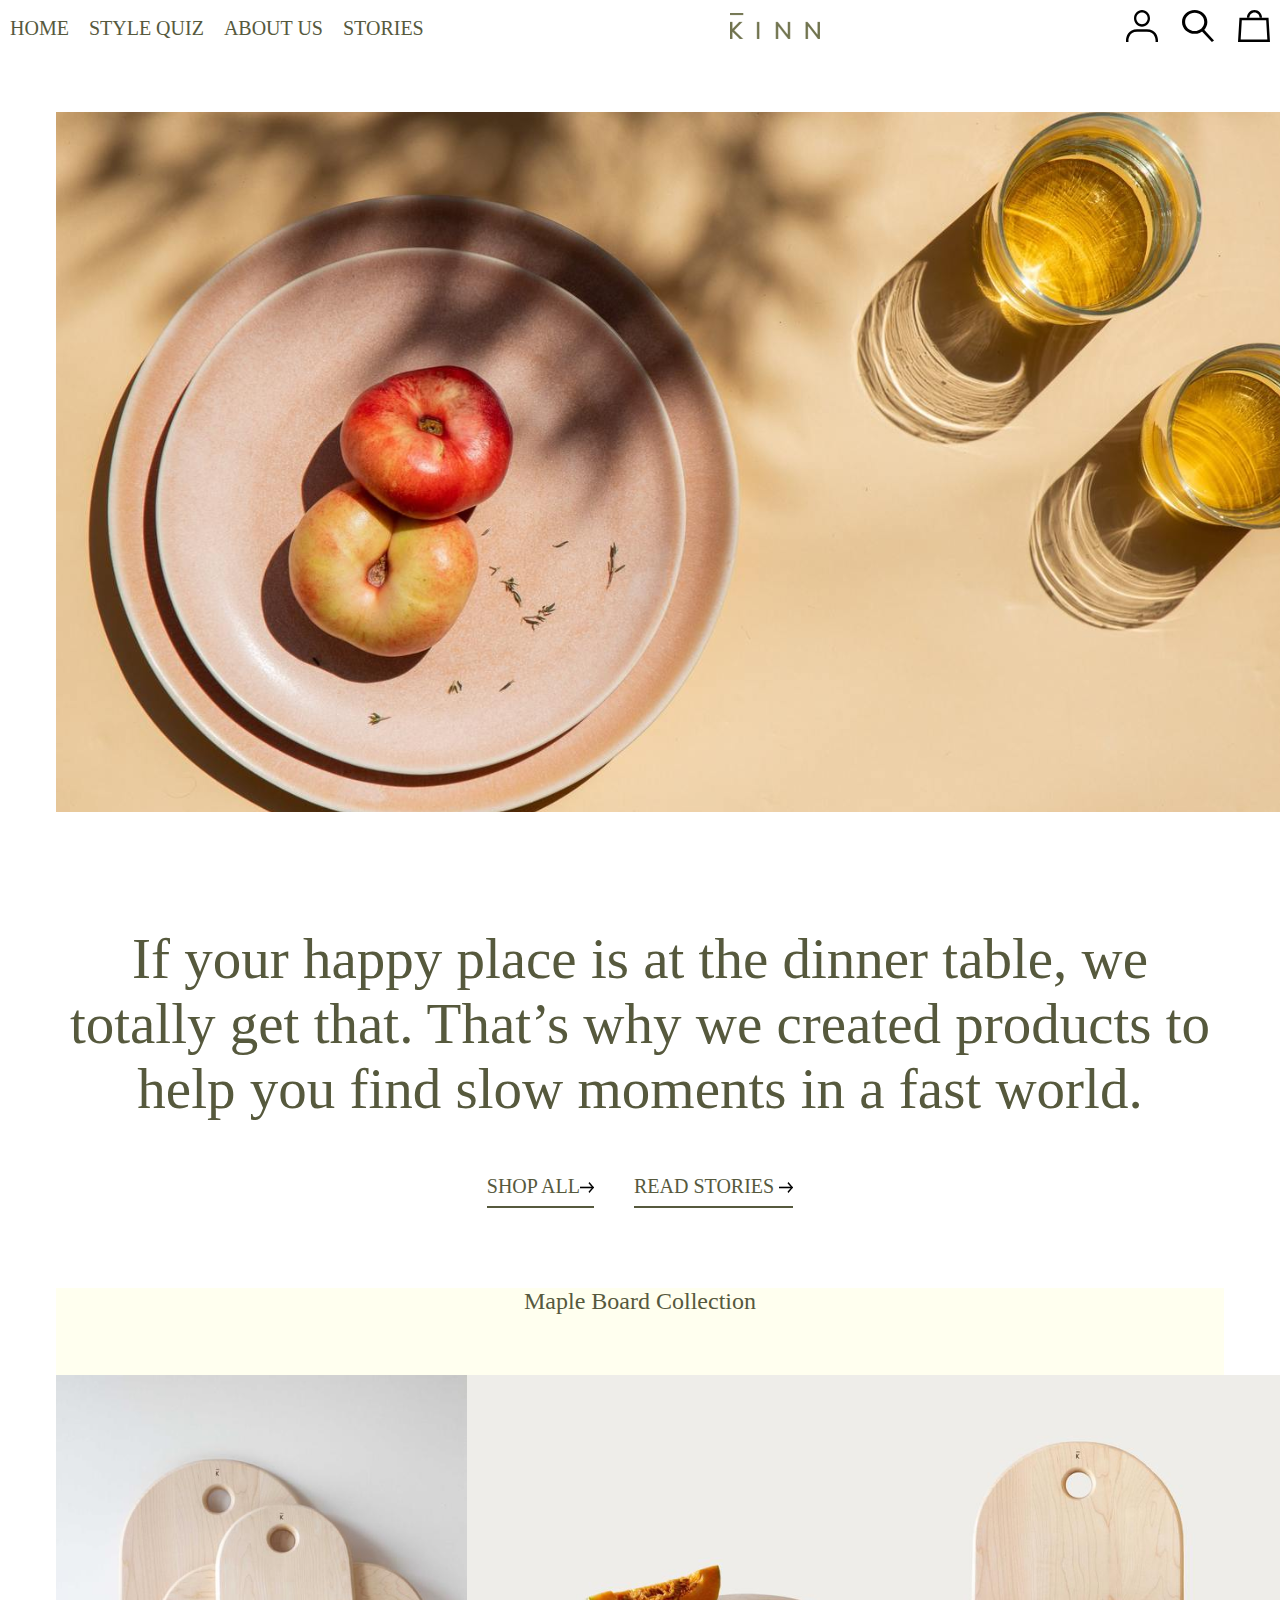
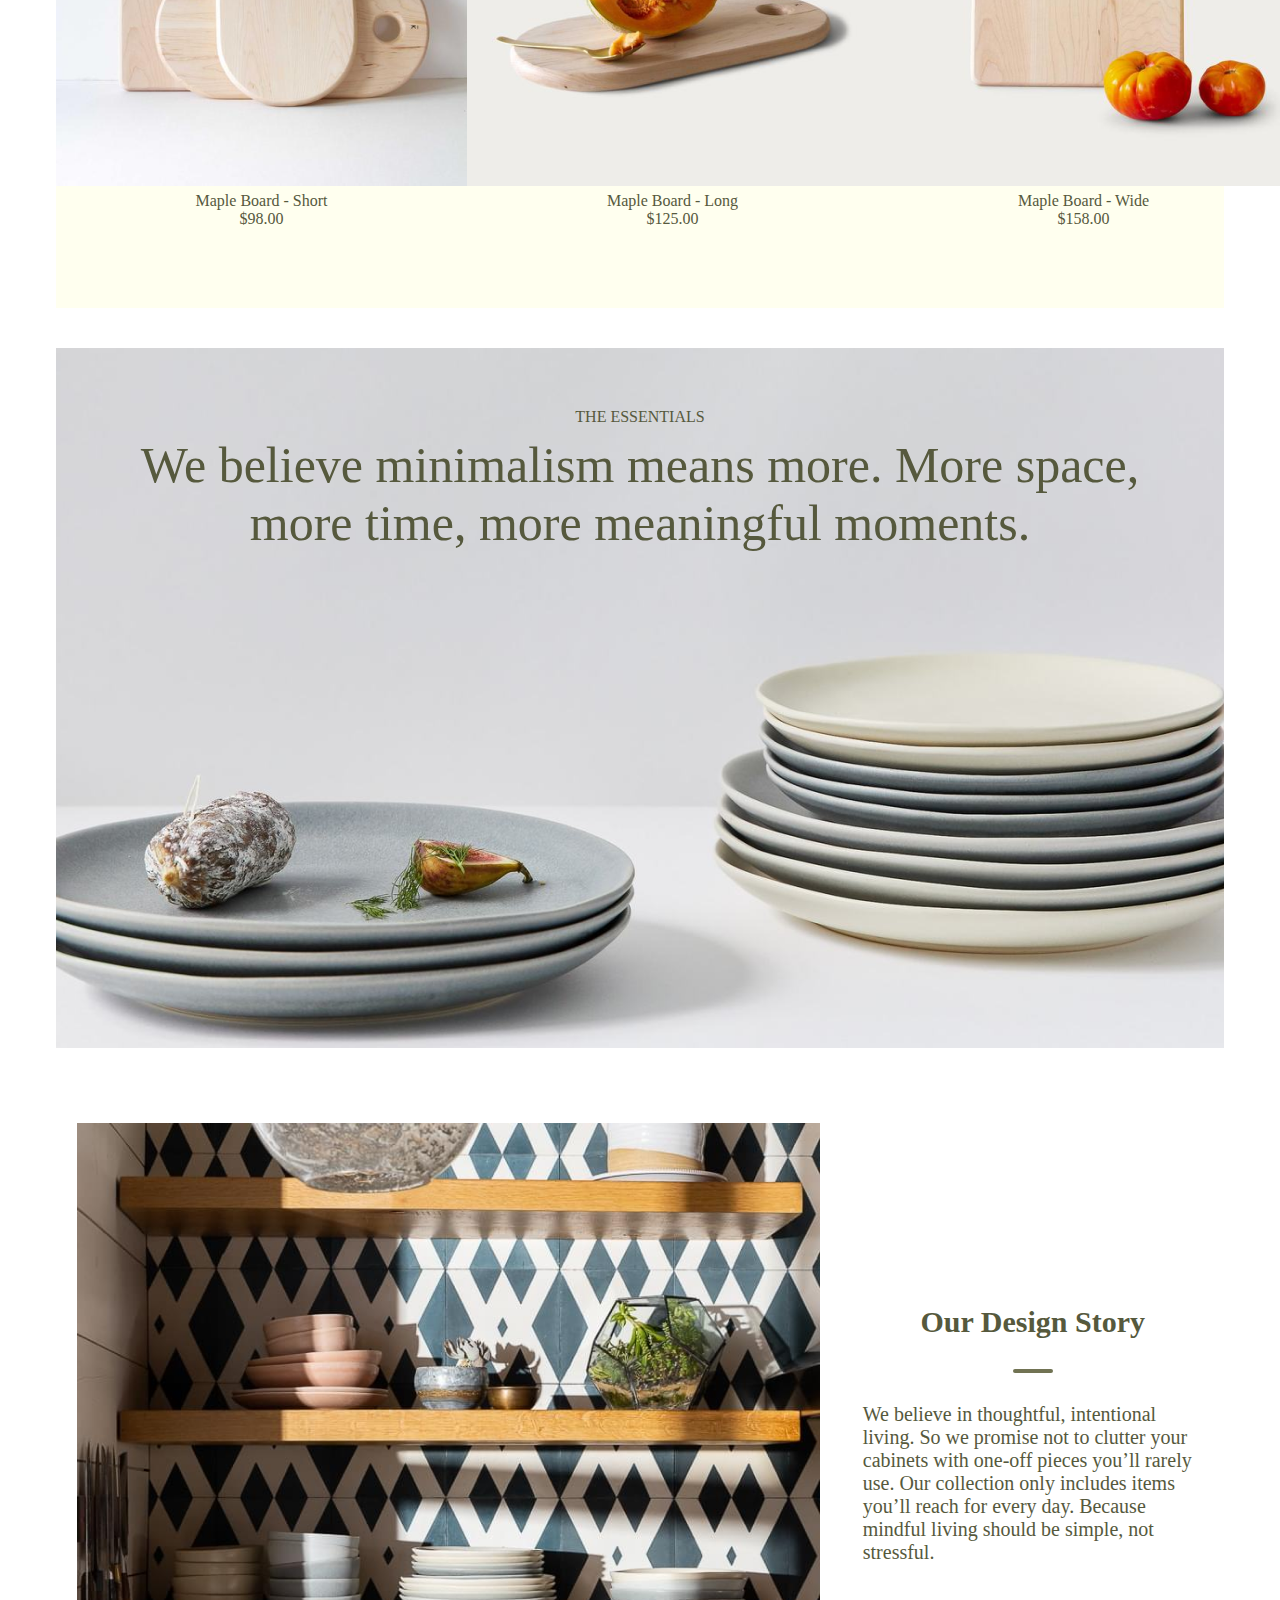
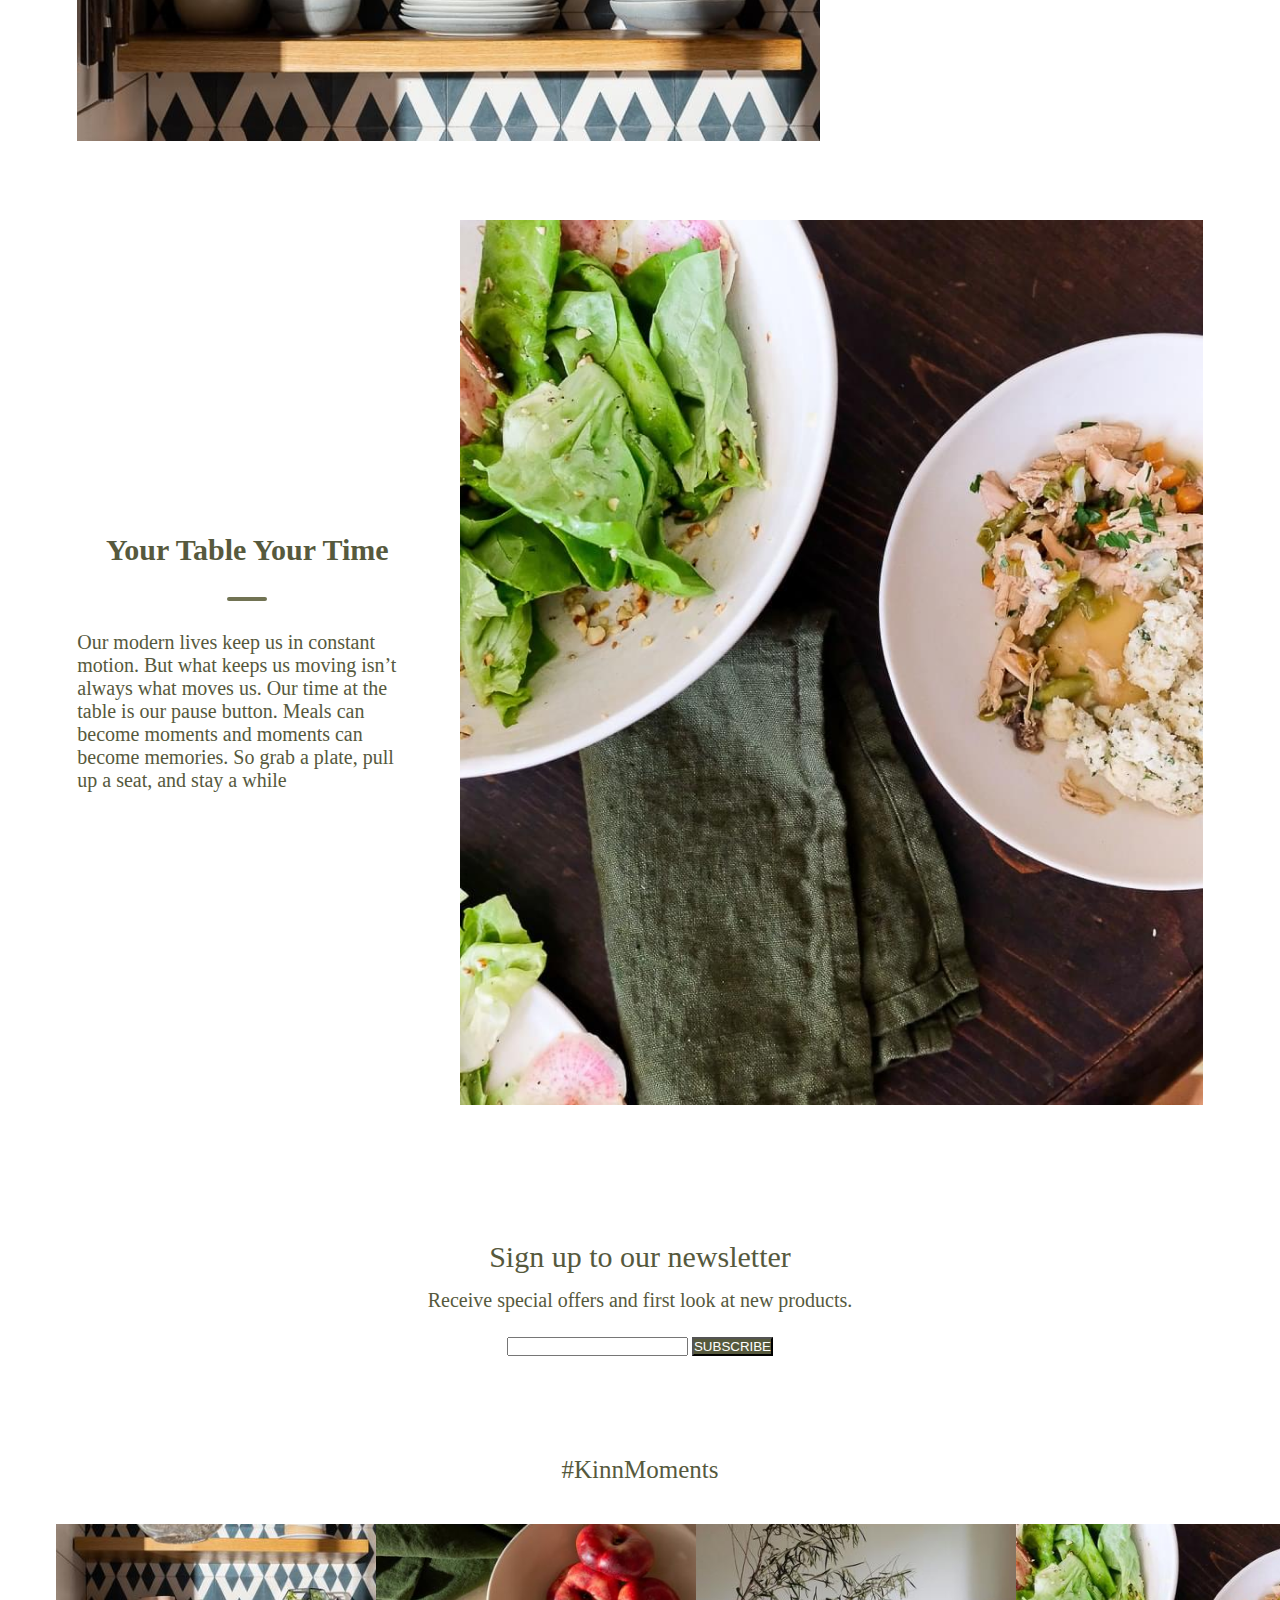
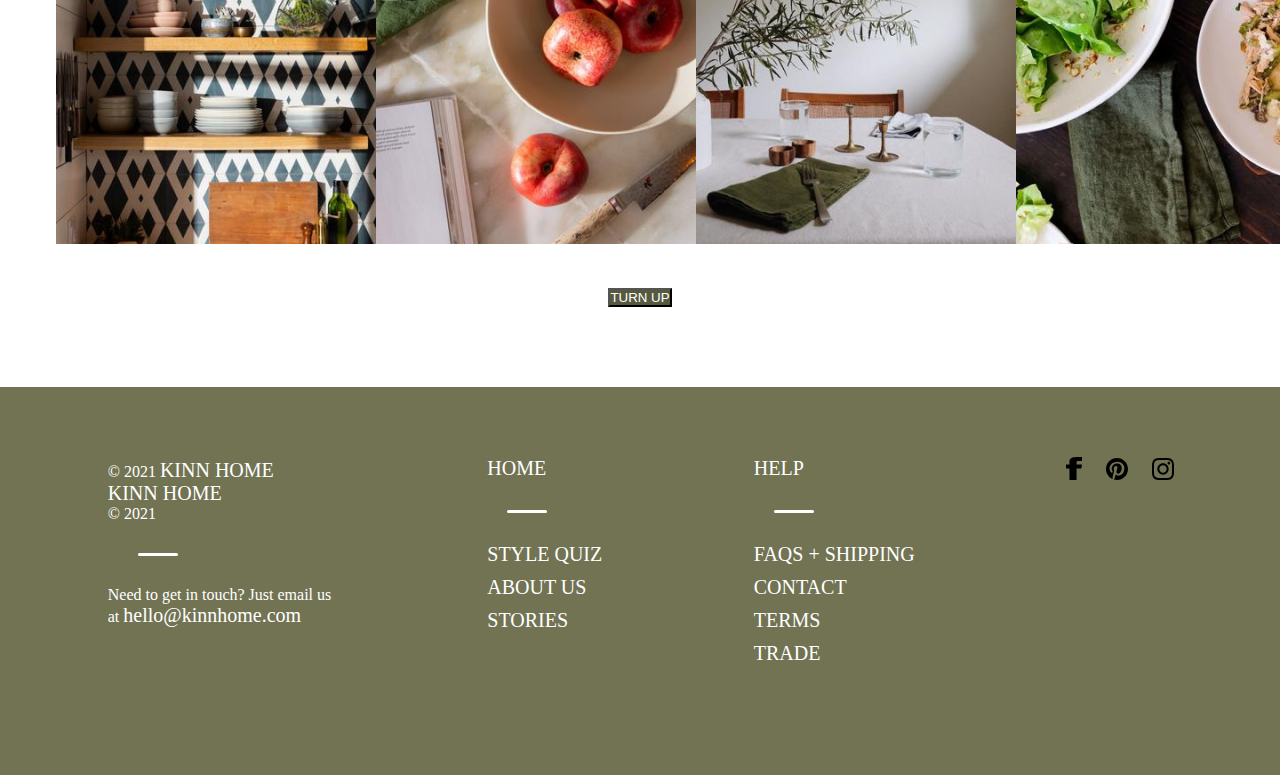
==== index.html @ dbaf8823 "Push1" ====
<!DOCTYPE html>
<html lang="en">
<head>
    <meta charset="UTF-8">
    <meta http-equiv="X-UA-Compatible" content="IE=edge">
    <meta name="viewport" content="width=device-width, initial-scale=1.0">
    <link rel="stylesheet" href="css/style.css">
    <link rel="stylesheet" href="css/adaptive.css">
    <title>Home</title>
</head>
<body>
    <div class="main">
        <header id="header">
            <div class="mobileToggle">
                <span></span><span></span><span></span>
            </div>
            <nav class="header__menu">
                <div class="navLink">
                    <ul class="header__list">
                        <li><a href="#header" class="headerLink">Home</a></li>
                        <li><a href="#styleQuiz" class="headerLink">Style Quiz</a></li>
                        <li><a href="#aboutUs" class="headerLink">About Us</a></li>
                        <li><a href="#stories" class="headerLink">Stories</a></li>
                    </ul>
                </div>
                <div class="logo">
                    <a ref="#"><img src="img/Logo.png" alt="Logo"></a>
                </div>
                <div class="groupNav">
                    <img src="img/body.svg" alt="Your cabinet">
                    <img src="img/search.svg" alt="Search">
                    <img src="img/basket.svg" alt="Basket">
                </div>
            </nav>
        </header>
        <main id="main">
            <div class="mainPhoto">
                <img src="img/BigPhoto.svg" alt="Main photo">
            </div>
            <div class="textSlogo">
                <p>
                    If your happy place is at the dinner table, we 
                    totally get that. That’s why we created products to help you find slow
                    moments in a fast world.
                </p>
                <div class="linksUnderLogo">
                    <div class="linkNewPage">
                        <p><a href="pages/shop.html">Shop All<img src="img/indevRight.svg" alt="point"></a></p>
                    </div>
                    <div class="linkNewPage">
                        <p><a href="pages/stories.html">Read Stories <img src="img/indevRight.svg" alt="point"></a></p>
                    </div>
                </div>
            </div>
            <div id="styleQuiz" class="productSection">
                <div class="productSection__logo">
                    <p>Maple Board Collection</p>
                </div>
                <div class="productItems">
                    <div class="productItem">
                        <img src="img/Rectangle.png" alt="Rectangle">
                        <p>Maple Board - Short</p>
                        <p>$98.00</p>
                    </div>
                    <div class="productItem">
                        <img src="img/Rectangle (1).png" alt="Rectangle">
                        <p>Maple Board - Long</p>
                        <p>$125.00</p>
                    </div>
                    <div class="productItem">
                        <img src="img/Rectangle (2).png" alt="Rectangle">
                        <p>Maple Board - Wide</p>
                        <p>$158.00</p>
                    </div>
                </div>
            </div>
            <div class="photoPlate">
                <div class="photoPlate__text">
                    <div class="photoPlate__textTop">
                        <p>THE ESSENTIALS</p>
                    </div>
                    <div class="photoPlate__textBottom">
                        <p>We believe minimalism means more. More space, more time, more meaningful moments.</p>
                    </div>
                </div>
            </div>
            <div id="stories" class="colage colageRevers">
                <div>
                    <img src="img/Rectangle (4).png" alt="Closet">
                </div>
                <div class="colage__text">
                    <h3 class="colage__textLogo">Our Design Story</h3>
                    <div class="lineBrown"></div>
                    <p>We believe in thoughtful, intentional living. So we promise not to clutter your cabinets with one-off pieces you’ll
                    rarely use. Our collection only includes items you’ll reach for every day. Because mindful living should be simple, not
                    stressful.</p>
                </div>
            </div>
            <div class="colage">
                <div class="colage__text">
                    <h3 class="colage__textLogo">Your Table Your Time</h3>
                    <div class="lineBrown"></div>
                    <p>Our modern lives keep us in constant motion. But what keeps us moving isn’t always what moves us. Our time at the table
                    is our pause button. Meals can become moments and moments can become memories. So grab a plate, pull up a seat, and stay
                    a while</p>
                </div>
                <img src="img/Rectangle (5).png" alt="salat">
            </div>
            <div id="aboutUs" class="subscribe">
                <div class="subscribe__logo">
                    <p>Sign up to our newsletter</p>
                </div> 
                <div class="subsaribe__text">
                    <p>Receive special offers and first look at new products.</p>
                </div>
                <div>
                    <input class="subscribe__input" type="email">
                    <button>Subscribe</button>
                </div>
            </div>
            <div class="gallery">
                <div class="hashtag">
                    <p>#KinnMoments</p>
                </div>
                <div class="gallery__items">
                    <img class="galleryItem" src="img/Rectangle (6).png" alt="galery item">
                    <img class="galleryItem" src="img/Rectangle (7).png" alt="galery item">
                    <img class="galleryItem" src="img/Rectangle (8).png" alt="galery item">
                    <img class="galleryItem" src="img/Rectangle (9).png" alt="galery item">
                </div>
            </div>
            <div class="buttonUp">
                <a href="#header"><button>Turn up</button></a>
            </div>
        </main>
        <footer id="footer">
            <div class="developer">
                <p class="moboleOff360">© 2021 <a href="index.html">Kinn Home</a></p>
                <div class="mobileOn360">
                    <p><a href="index.html">Kinn Home</a></p>
                    <p>© 2021</p>
                </div>
                <div class="lineWhite"></div>
                <p>Need to get in touch? Just email us at <a class="mailMy" href="mailto:hello@kinnhome.com">hello@kinnhome.com</a></p>
            </div>
            <div class="footer__link moboleOff360">
                <ul class="footer__link__list">
                    <li><a href="#header" class="navLink">Home</a></li>
                    <div class="lineWhite"></div>
                    <li><a href="#styleQuiz" class="navLink">Style Quiz</a></li>
                    <li><a href="#aboutUs" class="navLink">About Us</a></li>
                    <li><a href="#stories" class="navLink">Stories</a></li>
                </ul>
            </div>
            <div class="footer__link mobileOff">
                <ul class="footer__link__list">
                    <li><a href="#" class="navLink">Help</a></li>
                    <div class="lineWhite"></div>
                    <li><a href="#" class="navLink">FAQs + Shipping</a></li>
                    <li><a href="#" class="navLink">Contact</a></li>
                    <li><a href="#" class="navLink">Terms</a></li>
                    <li><a href="#" class="navLink">Trade</a></li>
                </ul>
            </div>
            <div class="linlSocial">
                <a href="#"><img src="img/fasebook.svg" alt="fasebook logo"></a>
                <a href="#"><img src="img/pinterest.svg" alt="pinterest logo"></a>
                <a href="#"><img src="img/instagram.svg" alt="instagram logo"></a>
            </div>
        </footer>
    </div>
</body>
</html>
---- css/style.css ----
@import url('https://fonts.googleapis.com/css2?family=Playfair+Display:ital,wght@1,600&family=Poppins&display=swap');
* {
    margin: 0;
    padding: 0;
    box-sizing: border-box;
}
body {
    max-width: 1424px;
    background-color: #fff;
    color: #56593D;
}
a {
    font-size: 20px;

    text-decoration: none;
    text-transform: uppercase;
    color: #56593D;
}
.mailMy {
    text-decoration: none;
    text-transform: lowercase;
    color: #fff;
}
ul,
li {
    list-style: none;
}
main {
    margin: 56px;
}
li {
    margin: 10px;
}
.lineBrown {
    width: 100%;
    max-width: 40px;
    height: 0.25rem;
    background-color: #717353;
    border-radius: 1rem;
    border-color: #717353;
    margin: 30px;
}
.lineWhite {
    width: 100%;
    max-width: 40px;
    height: 0.20rem;
    background-color: #fff;
    border-radius: 1rem;
    border-color: #fff;
    margin: 30px;
}
.button {
    background-color: #6d6d6d;
    padding: 0px 30px;
    color: #fff;
    line-height: 40px;
    text-transform: uppercase;
    letter-spacing: 2px;
    font-size: 12px;
    text-decoration: none;
    justify-self: start;
}

/*============Header============*/
.mobileToggle {
    display: none;
}
.header__menu {
    display: flex;
    flex-direction: row;
    justify-content: space-between;
    align-items: center;
}
.header__list {
    display: flex;
    flex-direction: row;
    justify-content: space-between;
}
/*==========Main==========*/

.groupNav img {
    margin: 10px;
}
.textSlogo {
    margin-top: 110px;
    max-width: 1194px;
    font-size: 57px;
    text-align: center;
}
.linkNewPage {
    margin: 20px;
    border-bottom: 2px solid #56593D;
}
.linksUnderLogo {
    display: flex;
    flex-direction: row;
    justify-content: center;
    align-self: center;
}
.productSection {
    font-size: 24px;
    background-color: #FFFFEF;
    text-align: center;
}
.products {
    display: flex;
    flex-direction: row;
    flex-wrap: wrap;
    justify-content: space-around;
}
.productSection__logo {
    margin-top: 60px;
    margin-bottom: 60px;
}
.productItems {
    display: flex;
    flex-direction: row;
    justify-content: space-between;
    margin-bottom: 40px;
}
.productItem {
    margin-bottom: 80px;
}
.productItem p {
    font-size: 16px
}
.photoPlate {
    width: 100%;
    height: 700px;
    padding: 60px;
    background: url(../img/RectanglePlate.png) no-repeat center #0f1384;
    display: flex;
    flex-direction: column;

}
.photoPlate__text {
    text-align: center;
}
.photoPlate__textTop {
    text-transform: uppercase;
    font-weight: 17px;
}
.photoPlate__textBottom {
    margin-top: 10px;
    font-size: 50px;
}

/*===========Colage==========*/

.colage {
    display: flex;
    flex-direction: row;
    justify-content: space-around;
    margin-top: 75px;
    margin-bottom: 75px;
}
.colage__text {
    display: flex;
    flex-direction: column;
    justify-content: center;
    align-items: center;
    width: 340px;
}
.colage__textLogo,
.subscribe__logo {
    font-size: 30px;
}
.colage__text p {
    font-size: 20px;
}

/*==============Subscribe==========*/

.subscribe {
    padding: 60px;
    display: flex;
    flex-direction: column;
    justify-content: center;
    align-items: center;
}
.subsaribe__text {
    font-size: 20px;
    margin-top: 15px;
    margin-bottom: 25px;
}
button {
    background-color: #56593D;
    color: #fff;
    text-transform: uppercase;
}

/*=============Gallery=========*/

.hashtag {
    font-size: 25px;
    text-align: center;
    margin: 40px;
}
.gallery__items {
    display: flex;
    flex-direction: row;
    justify-content: space-evenly;
    margin-bottom: 40px;
}

.buttonUp {
    display: flex;
    justify-content: center;
}
/*===========Footer===========*/
footer {
    width: 100%;
    display: flex;
    flex-direction: row;
    justify-content: space-around;
    background-color: #717353;
    padding: 60px 30px 100px;
    color: #fff;
    margin-top: 80px;
}
footer a {
    color: #fff;
}
.developer {
    max-width: 250px;
    padding: 12px;
}
.linlSocial img {
    margin: 10px;
}
---- css/adaptive.css ----
@media (max-width: 1424px) {

}
@media (max-width: 960px) {
        .mainPhoto img {
            width: 840px;
        }
        .productItems {
            display: flex;
            flex-direction: column;
        }
        .colage {
            display: flex;
            flex-direction: column;
            align-items: center;
        }
        .colageRevers {
            display: flex;
            flex-direction: column-reverse;
            align-items: center;
        }
        .colage__text {
            width: 100%;
        }
        .colage__text p {
            margin-bottom: 20px;
        }
        .gallery__items {
            display: flex;
            flex-direction: row;
            flex-wrap: wrap;
        }
        .galleryItem {
            width: 300px;
            margin-bottom: 30px;
        }

}
@media (max-width: 800px) {
        .mainPhoto img {
            width: 700px;
        }
        .productItems {
            display: flex;
            flex-direction: column;
        }
        .colage {
            display: flex;
            flex-direction: column;
            align-items: center;
        }
        .colageRevers {
            display: flex;
            flex-direction: column-reverse;
            align-items: center;
        }
        .colage__text {
            width: 100%;
        }
        .colage__text p {
            margin-bottom: 20px;
        }
        .gallery__items {
            display: flex;
            flex-direction: row;
            flex-wrap: wrap;
        }
        .galleryItem {
            width: 300px;
            margin-bottom: 30px;
        }
}
@media (max-width: 768px) {
    .groupNav img {
        width: 10%;
    }
    main {
        margin: 20px;
    }
    .header__menu {
        display: flex;
        flex-direction: row;
        justify-content: space-around;
    }
    .mainPhoto img{
        width: 720px;
    }
    .productItems {
        display: flex;
        flex-direction: column;
    }
    .colage {
        display: flex;
        flex-direction: column;
        align-items: center;
    }
    .colageRevers {
        display: flex;
        flex-direction: column-reverse;
        align-items: center;
    }
    .colage__text {
        width: 100%;
    }
    .colage__text p {
        margin-bottom: 20px;
    }
    .gallery__items {
        display: flex;
        flex-direction: row;
        flex-wrap: wrap;
    }
    .galleryItem {
        width: 300px;
        margin-bottom: 30px;
    }
}
@media (max-width: 550px) {
    .mobileToggle {
        display: block;
        cursor: pointer;
        font-size: 20px;
        position: absolute;
        right: 22px;
        top: 15px;
        width: 30px;
        }
    .mobileToggle span{
        width: 30px;
        height: 4px;
        margin-bottom: 6px;
        background: #000000;
        display: block;
        }
    .header__list {
        display: none;
    }
    .header__menu {
        display: flex;
        flex-direction: row-reverse;
        justify-content: flex-end;
    }
    body {
        border: 2px solid #000;
    }
    .mainPhoto img {
        width: 500px;
    }
    .colage img {
        width: 500px;
    }
    .lineWhite {
        margin-left: 10px;
    }
}
@media (max-width: 480px) {
    .mobileToggle {
        display: block;
        cursor: pointer;
        font-size: 20px;
        position: absolute;
        right: 22px;
        top: 15px;
        width: 30px;
    }
    .mobileToggle span {
        width: 30px;
        height: 4px;
        margin-bottom: 6px;
        background: #000000;
        display: block;
    }
    .header__list {
        display: none;
    }
    .header__menu {
        display: flex;
        flex-direction: row-reverse;
        justify-content: flex-end;
    }
    body {
        border: 2px solid #000;
    }
    .mainPhoto img {
        width: 430px;
    }
    .colage img {
        width: 430px;
    }
    .lineWhite {
         margin-left: 10px;
    }
    .mobileOff {
        display: none;
    }
    .moboleOff360 {
        display: block;
    }
    .developer {
        width: 200px;
    }
    .linlSocial {
        display: flex;
        flex-direction: column;
    }
    footer {
        padding: 40px 0 60px;
    }
}
@media (max-width: 360px) {
    .mobileToggle {
        display: block;
        cursor: pointer;
        font-size: 20px;
        position: absolute;
        right: 22px;
        top: 15px;
        width: 30px;
    }
    .mobileToggle span {
        width: 30px;
        height: 4px;
        margin-bottom: 6px;
        background: #000000;
        display: block;
    }
    .header__list {
        display: none;
    }
    .photoPlate__textBottom {
        font-size: 25px;
    }
    .photoPlate {
        height: 300px;
    }
    .header__menu {
        display: flex;
        flex-direction: row-reverse;
        justify-content: flex-end;
    }
     body {
        border: 2px solid #000;
    }
    .mainPhoto img {
        width: 320px;
    }
    .colage img {
        width: 250px;
    }
    .lineWhite {
        margin-left: 10px;
    }
    .mobileOff {
        display: none;
    }
    .developer {
        width: 150px;
    }
    .linlSocial {
        display: flex;
        flex-direction: column;
    }
    .productItem img {
        width: 320px;
    }
    .textSlogo {
        font-size: 30px;
    }
    .moboleOff360 {
        display: none;
    }
}
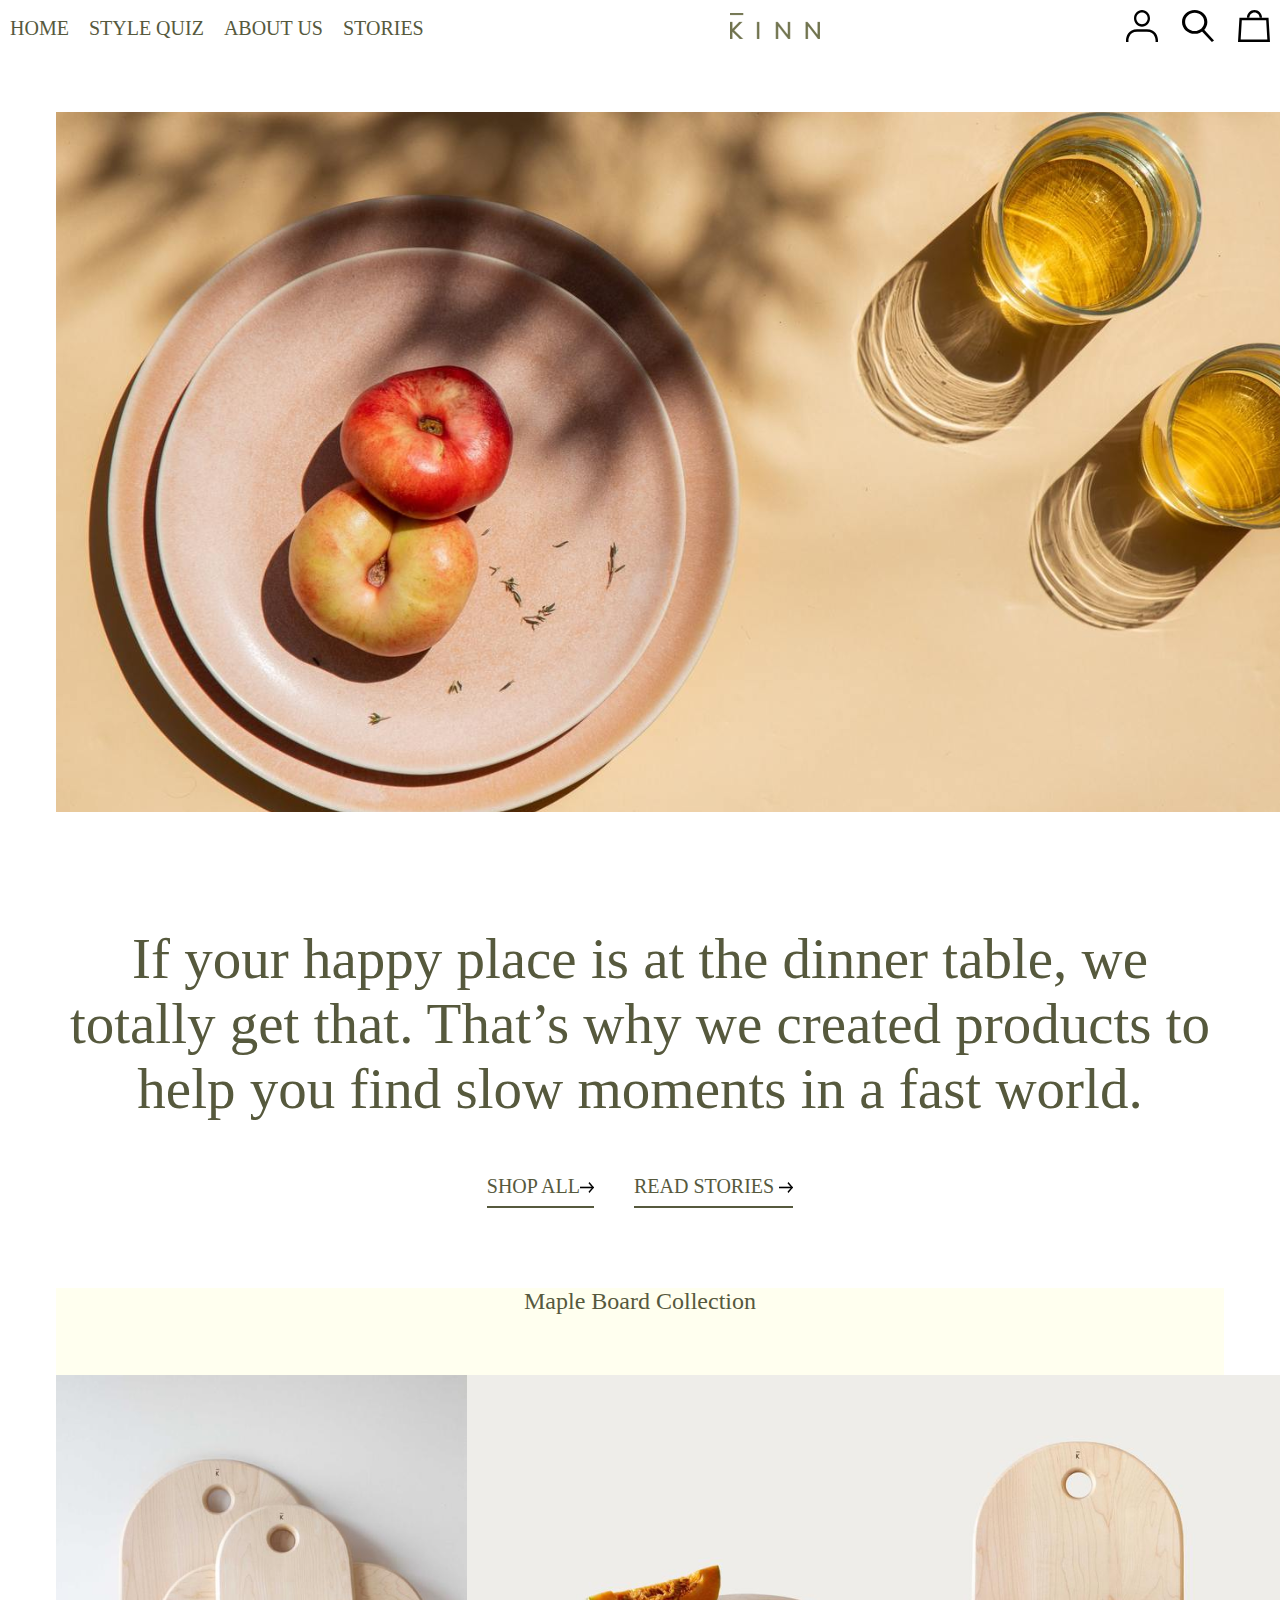
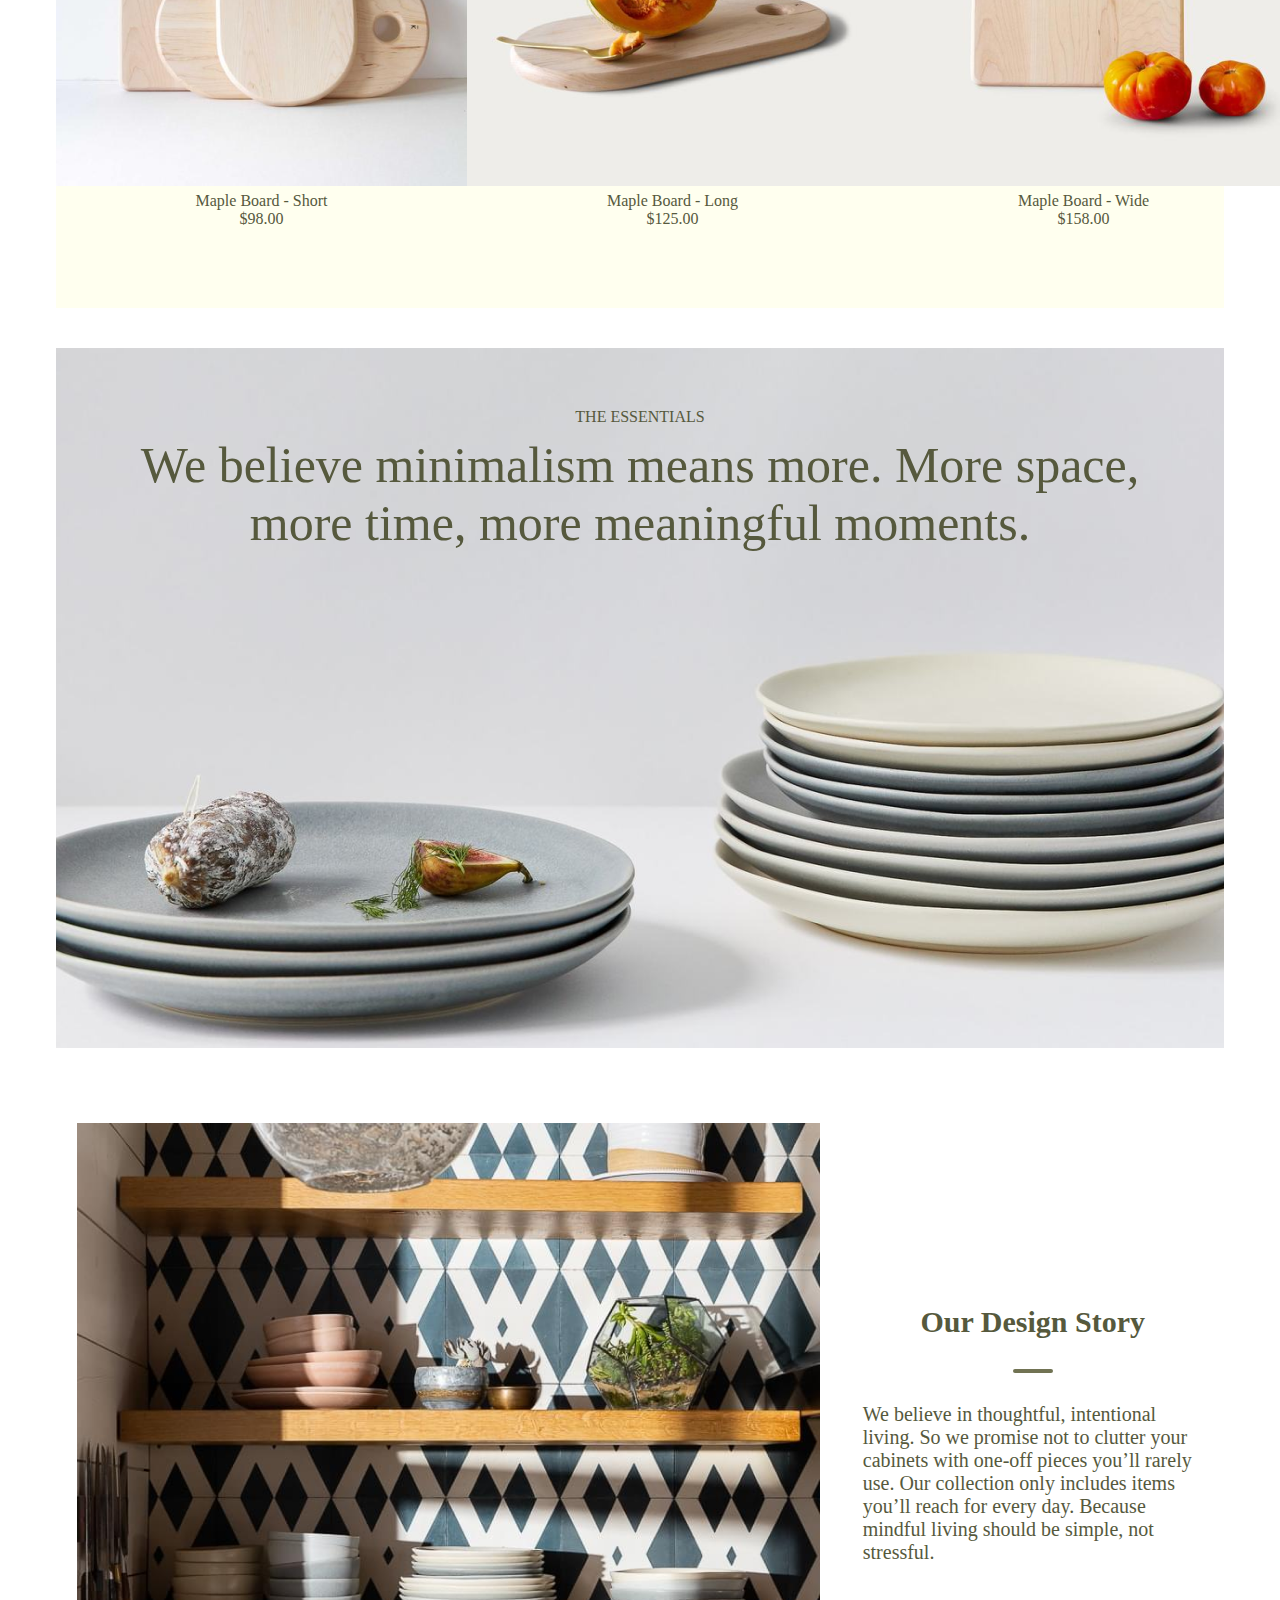
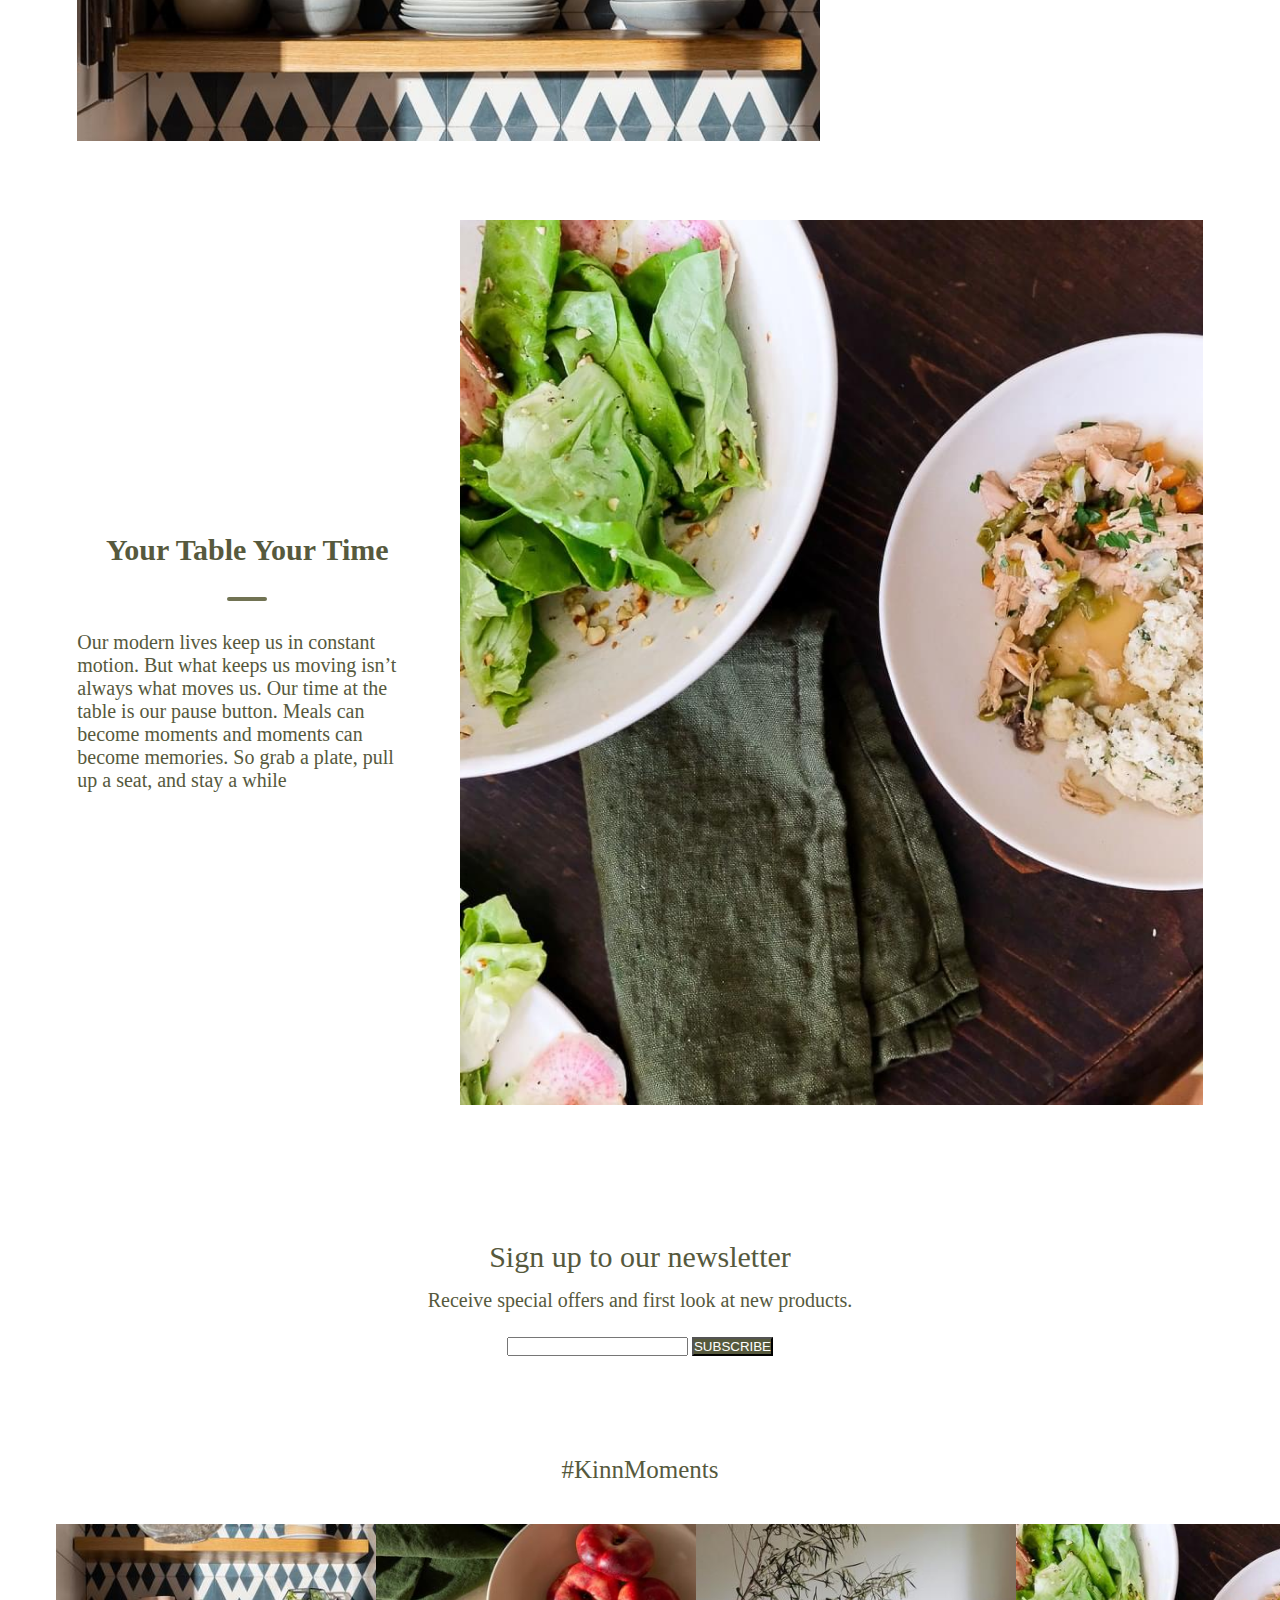
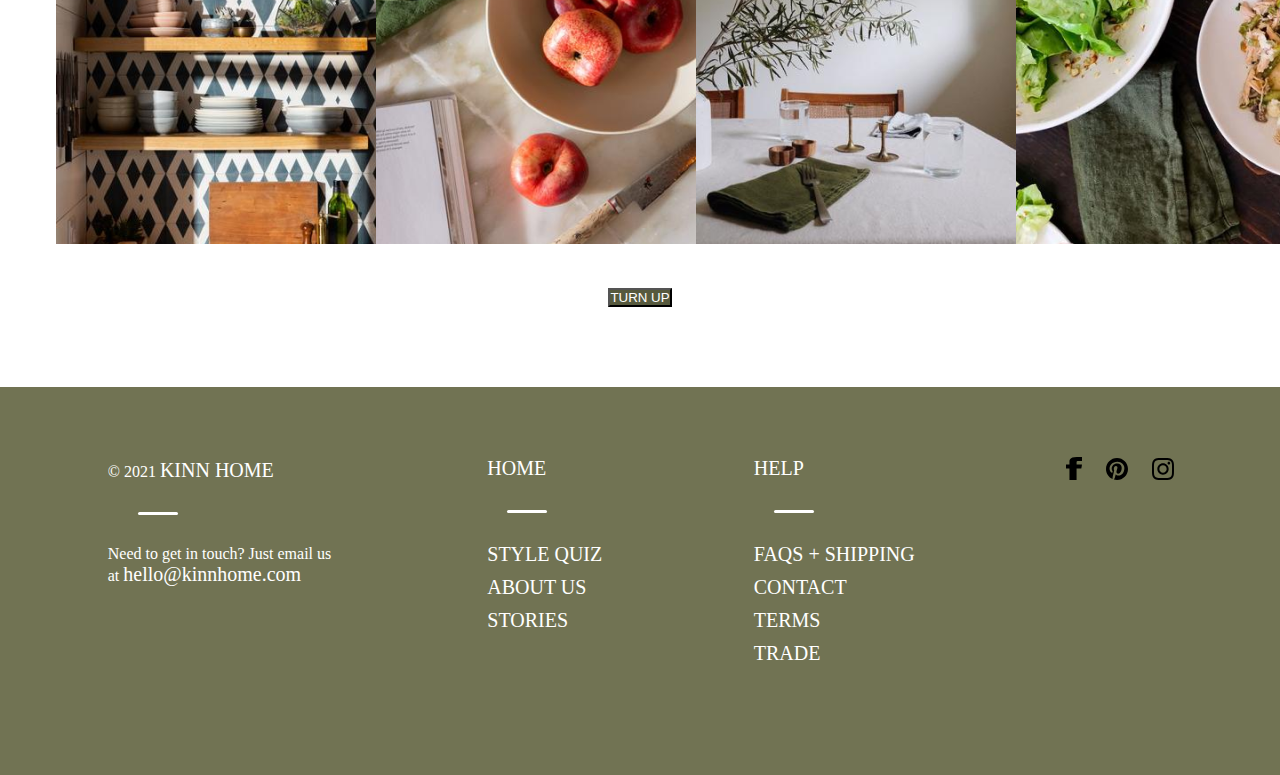
==== commit 956fb550: "final" ====
--- a/index.html
+++ b/index.html
@@ -6,6 +6,7 @@
     <meta name="viewport" content="width=device-width, initial-scale=1.0">
     <link rel="stylesheet" href="css/style.css">
     <link rel="stylesheet" href="css/adaptive.css">
+    <link rel="shortcut icon" href="img/favicon.jpg">
     <title>Home</title>
 </head>
 <body>
@@ -135,15 +136,15 @@
         </main>
         <footer id="footer">
             <div class="developer">
-                <p class="moboleOff360">© 2021 <a href="index.html">Kinn Home</a></p>
-                <div class="mobileOn360">
+                <p class="decktop">© 2021 <a href="index.html">Kinn Home</a></p>
+                <div class="mobileName">
                     <p><a href="index.html">Kinn Home</a></p>
                     <p>© 2021</p>
                 </div>
                 <div class="lineWhite"></div>
                 <p>Need to get in touch? Just email us at <a class="mailMy" href="mailto:hello@kinnhome.com">hello@kinnhome.com</a></p>
             </div>
-            <div class="footer__link moboleOff360">
+            <div class="footer__link mobile">
                 <ul class="footer__link__list">
                     <li><a href="#header" class="navLink">Home</a></li>
                     <div class="lineWhite"></div>
@@ -152,7 +153,7 @@
                     <li><a href="#stories" class="navLink">Stories</a></li>
                 </ul>
             </div>
-            <div class="footer__link mobileOff">
+            <div class="footer__link moboleOff360">
                 <ul class="footer__link__list">
                     <li><a href="#" class="navLink">Help</a></li>
                     <div class="lineWhite"></div>
--- a/css/style.css
+++ b/css/style.css
@@ -221,6 +221,12 @@
 footer a {
     color: #fff;
 }
+.decktop {
+    display: block;
+}    
+.mobileName {
+   display: none;
+}
 .developer {
     max-width: 250px;
     padding: 12px;
--- a/css/adaptive.css
+++ b/css/adaptive.css
@@ -1,5 +1,10 @@
 @media (max-width: 1424px) {
-
+    .decktop {
+        display: block;
+    }
+    .mobileName {
+        display: none;
+    }
 }
 @media (max-width: 960px) {
         .mainPhoto img {
@@ -34,6 +39,15 @@
             width: 300px;
             margin-bottom: 30px;
         }
+        .moboleOff360 {
+            display: block;
+        }
+        .decktop {
+            display: block;
+        }
+        .mobileName {
+            display: none;
+        }
 
 }
 @media (max-width: 800px) {
@@ -69,6 +83,16 @@
             width: 300px;
             margin-bottom: 30px;
         }
+        .moboleOff360 {
+            display: block;
+        }
+        .decktop {
+            display: block;
+        }
+    
+        .mobileName {
+            display: none;
+        }
 }
 @media (max-width: 768px) {
     .groupNav img {
@@ -113,6 +137,16 @@
     .galleryItem {
         width: 300px;
         margin-bottom: 30px;
+    }
+    .moboleOff360 {
+        display: none;
+    }
+    .decktop {
+        display: block;
+    }
+    
+    .mobileName {
+        display: none;
     }
 }
 @media (max-width: 550px) {
@@ -152,6 +186,15 @@
     .lineWhite {
         margin-left: 10px;
     }
+    .moboleOff360 {
+        display: none;
+    }
+    .decktop {
+        display: block;
+    }
+    .mobileName {
+        display: none;
+    }
 }
 @media (max-width: 480px) {
     .mobileToggle {
@@ -190,11 +233,11 @@
     .lineWhite {
          margin-left: 10px;
     }
-    .mobileOff {
-        display: none;
+    .mobile {
+        display: block;
     }
     .moboleOff360 {
-        display: block;
+        display: none;
     }
     .developer {
         width: 200px;
@@ -206,6 +249,7 @@
     footer {
         padding: 40px 0 60px;
     }
+ 
 }
 @media (max-width: 360px) {
     .mobileToggle {
@@ -250,7 +294,7 @@
     .lineWhite {
         margin-left: 10px;
     }
-    .mobileOff {
+    .mobile {
         display: none;
     }
     .developer {
@@ -269,5 +313,11 @@
     .moboleOff360 {
         display: none;
     }
+    .decktop {
+        display: none;
+    }
+    .mobileName {
+        display: block
+    }
 }
 
